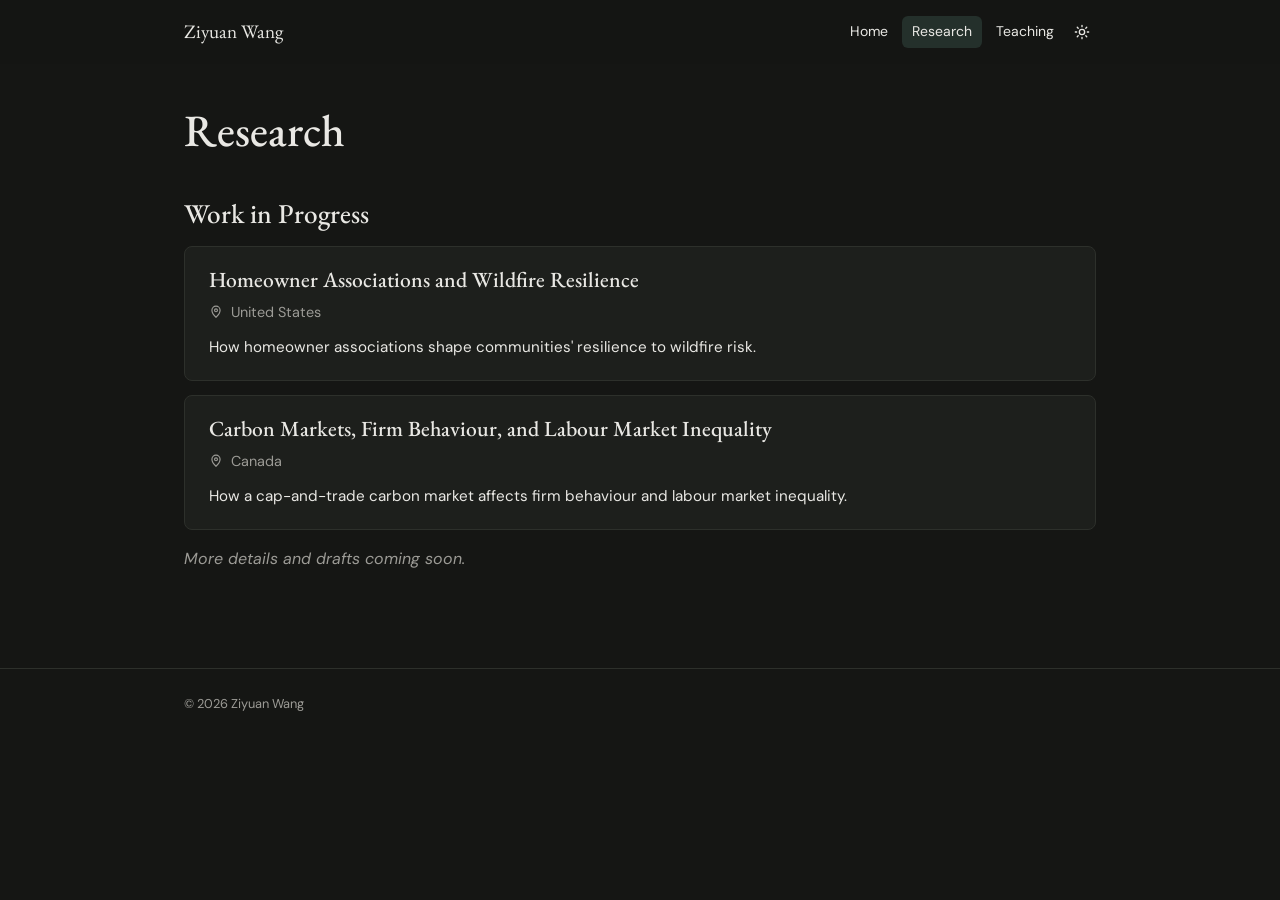
==== research.html @ 6f69ae1a "Add files via upload" ====
<!doctype html>
<html lang="en" data-theme="dark">
<head>
  <meta charset="utf-8">
  <meta name="viewport" content="width=device-width, initial-scale=1">
  <title>Research | Ziyuan Wang</title>
  <link rel="preconnect" href="https://fonts.googleapis.com">
  <link rel="preconnect" href="https://fonts.gstatic.com" crossorigin>
  <link href="https://fonts.googleapis.com/css2?family=DM+Sans:wght@400;500&family=EB+Garamond:wght@400;500&display=swap" rel="stylesheet">
  <link rel="stylesheet" href="style.css">
  <script src="script.js"></script>
</head>
<body>
  <header class="site">
    <div class="wrap">
      <a class="brand" href="index.html">Ziyuan Wang</a>
      <nav>
        <a href="index.html">Home</a>
        <a href="research.html" aria-current="page">Research</a>
        <a href="teaching.html">Teaching</a>
        <button id="theme" aria-label="Toggle dark mode">
          <svg viewBox="0 0 24 24" fill="none" stroke="currentColor" stroke-width="2" stroke-linecap="round"><circle cx="12" cy="12" r="4"/><path d="M12 2v2M12 20v2M4.9 4.9l1.4 1.4M17.7 17.7l1.4 1.4M2 12h2M20 12h2M4.9 19.1l1.4-1.4M17.7 6.3l1.4-1.4"/></svg>
        </button>
      </nav>
    </div>
  </header>

  <main>
    <div class="wrap">
      <h1 class="page-title">Research</h1>

      <!--
        To add a paper later, copy one <div class="card"> ... </div> block and edit it.
        Useful extras inside a card:
          <li>…coauthor line…</li>  (in the .meta list)
          <p class="abstract">Abstract text…</p>
          <a href="paper.pdf">Draft (PDF)</a>
        To add a "Working Papers" section, copy the <h2> line below and rename it.
      -->

      <h2 class="section-title">Work in Progress</h2>

      <div class="card">
        <h3>Homeowner Associations and Wildfire Resilience</h3>
        <ul class="meta">
          <li><svg viewBox="0 0 24 24" fill="none" stroke="currentColor" stroke-width="2"><path d="M12 21s7-6.2 7-12a7 7 0 0 0-14 0c0 5.8 7 12 7 12z"/><circle cx="12" cy="9" r="2.5"/></svg>United States</li>
        </ul>
        <p class="abstract">How homeowner associations shape communities' resilience to wildfire risk.</p>
      </div>

      <div class="card">
        <h3>Carbon Markets, Firm Behaviour, and Labour Market Inequality</h3>
        <ul class="meta">
          <li><svg viewBox="0 0 24 24" fill="none" stroke="currentColor" stroke-width="2"><path d="M12 21s7-6.2 7-12a7 7 0 0 0-14 0c0 5.8 7 12 7 12z"/><circle cx="12" cy="9" r="2.5"/></svg>Canada</li>
        </ul>
        <p class="abstract">How a cap-and-trade carbon market affects firm behaviour and labour market inequality.</p>
      </div>

      <p class="note">More details and drafts coming soon.</p>
    </div>
  </main>

  <footer class="site"><div class="wrap">© 2026 Ziyuan Wang</div></footer>
</body>
</html>
---- style.css ----
/* ---------- Colours (light / dark) ---------- */
:root {
  --bg: #f8faf7;
  --surface: #ffffff;
  --text: #1a1917;
  --muted: #6b6a66;
  --line: #e4e6e1;
  --accent: #2f5d50;
  --accent-soft: #e6efe9;
  --serif: "EB Garamond", "Palatino Linotype", Palatino, Georgia, serif;
  --sans: "DM Sans", -apple-system, "Segoe UI", Helvetica, Arial, sans-serif;
  color-scheme: light;
}
@media (prefers-color-scheme: dark) {
  :root:not([data-theme="light"]) {
    --bg: #151614;
    --surface: #1d1f1c;
    --text: #e9e8e4;
    --muted: #9c9b96;
    --line: #2d302b;
    --accent: #8cc2ae;
    --accent-soft: #24302b;
    color-scheme: dark;
  }
}
:root[data-theme="dark"] {
  --bg: #151614;
  --surface: #1d1f1c;
  --text: #e9e8e4;
  --muted: #9c9b96;
  --line: #2d302b;
  --accent: #8cc2ae;
  --accent-soft: #24302b;
  color-scheme: dark;
}

/* ---------- Base ---------- */
* { box-sizing: border-box; }
html { -webkit-text-size-adjust: 100%; }
body {
  margin: 0;
  background: var(--bg);
  color: var(--text);
  font-family: var(--sans);
  font-size: 16px;
  line-height: 1.65;
  transition: background .2s, color .2s;
}
a { color: var(--accent); text-decoration: none; }
a:hover { text-decoration: underline; text-underline-offset: 3px; }
h1, h2, h3 { font-family: var(--serif); font-weight: 500; line-height: 1.2; margin: 0; }

.wrap { max-width: 960px; margin: 0 auto; padding: 0 24px; }

/* ---------- Header / nav ---------- */
header.site {
  position: sticky; top: 0; z-index: 10;
  background: color-mix(in srgb, var(--bg) 88%, transparent);
  backdrop-filter: blur(8px);
}
header.site .wrap {
  display: flex; align-items: center; justify-content: space-between;
  height: 64px; gap: 16px;
}
.brand { font-family: var(--serif); font-size: 1.2rem; color: var(--text); }
.brand:hover { text-decoration: none; }
nav { display: flex; align-items: center; gap: 4px; }
nav a {
  color: var(--text); font-size: .875rem;
  padding: 4px 10px; border-radius: 6px;
}
nav a:hover { background: var(--accent-soft); text-decoration: none; }
nav a[aria-current="page"] { background: var(--accent-soft); }
#theme {
  background: none; border: 0; cursor: pointer; color: var(--text);
  padding: 6px; border-radius: 6px; display: grid; place-items: center;
}
#theme:hover { background: var(--accent-soft); }
#theme svg { width: 16px; height: 16px; }

main { padding: 40px 0 80px; }

/* ---------- Home ---------- */
.hero {
  display: grid; grid-template-columns: 280px 1fr; gap: 48px; align-items: start;
}
.photo {
  width: 100%; aspect-ratio: 4 / 5; border-radius: 4px; overflow: hidden;
  background: var(--accent-soft);
  box-shadow: 0 6px 24px rgba(0,0,0,.08);
  display: grid; place-items: center;
}
.photo img { width: 100%; height: 100%; object-fit: cover; display: block; }
.photo .initials { font-family: var(--serif); font-size: 4rem; color: var(--accent); }
.hero h1 { font-size: 2.6rem; margin-bottom: 4px; }
.role { color: var(--muted); margin: 0 0 18px; }
.pills { display: flex; flex-wrap: wrap; gap: 8px; margin-bottom: 24px; }
.pill {
  display: inline-flex; align-items: center; gap: 6px;
  border: 1px solid var(--line); background: var(--surface); color: var(--text);
  border-radius: 999px; padding: 4px 14px; font-size: .85rem;
}
.pill:hover { border-color: var(--accent); text-decoration: none; }
.pill svg { width: 14px; height: 14px; }
.bio p { margin: 0 0 16px; }

.label {
  font-size: .75rem; letter-spacing: .12em; text-transform: uppercase;
  color: var(--muted); margin: 32px 0 10px;
}
.fields { display: flex; flex-wrap: wrap; gap: 8px; }
.fields span {
  background: var(--accent-soft); color: var(--text);
  padding: 4px 12px; border-radius: 6px; font-size: .9rem;
}

/* ---------- Inner pages ---------- */
.page-title { font-size: 2.8rem; margin-bottom: 32px; }
.section-title { font-size: 1.7rem; margin: 40px 0 16px; }

.card {
  background: var(--surface); border: 1px solid var(--line);
  border-radius: 8px; padding: 20px 24px; margin-bottom: 14px;
}
.card h3 { font-size: 1.35rem; margin-bottom: 8px; }
.meta { list-style: none; padding: 0; margin: 0; color: var(--muted); font-size: .9rem; }
.meta li { display: flex; gap: 8px; align-items: baseline; }
.meta svg { width: 14px; height: 14px; flex: none; position: relative; top: 2px; }
.tags { display: flex; gap: 6px; margin: 0 0 10px; flex-wrap: wrap; }
.tags span {
  font-size: .75rem; padding: 2px 10px; border-radius: 999px;
  background: var(--accent-soft); color: var(--text);
}
.abstract { margin: 10px 0 0; font-size: .95rem; }
.note { color: var(--muted); font-style: italic; }

footer.site { border-top: 1px solid var(--line); padding: 24px 0 40px; color: var(--muted); font-size: .8rem; }

/* ---------- Phone ---------- */
@media (max-width: 720px) {
  .wrap { padding: 0 16px; }
  .hero { grid-template-columns: 1fr; gap: 24px; }
  .photo { max-width: 260px; }
  .hero h1 { font-size: 2.2rem; }
  .page-title { font-size: 2.2rem; }
  .brand { font-size: 1.05rem; }
  nav a { padding: 4px 7px; font-size: .82rem; }
  .card { padding: 16px 18px; }
}
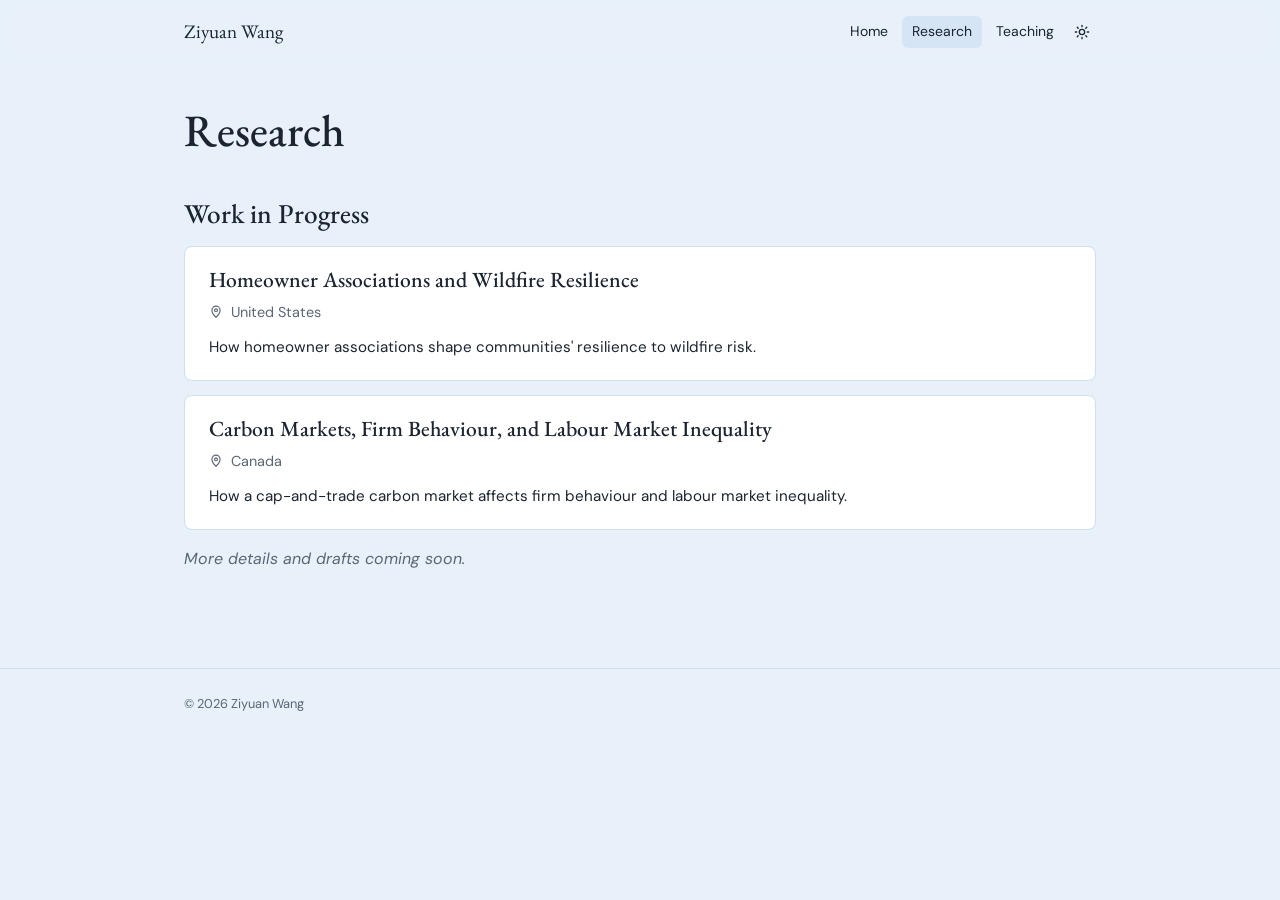
==== commit 67f543b4: "Add files via upload" ====
--- a/research.html
+++ b/research.html
@@ -1,5 +1,5 @@
 <!doctype html>
-<html lang="en" data-theme="dark">
+<html lang="en" data-theme="light">
 <head>
   <meta charset="utf-8">
   <meta name="viewport" content="width=device-width, initial-scale=1">
--- a/style.css
+++ b/style.css
@@ -1,36 +1,36 @@
 /* ---------- Colours (light / dark) ---------- */
 :root {
-  --bg: #f8faf7;
+  --bg: #e8f1fa;
   --surface: #ffffff;
-  --text: #1a1917;
-  --muted: #6b6a66;
-  --line: #e4e6e1;
-  --accent: #2f5d50;
-  --accent-soft: #e6efe9;
+  --text: #1b2430;
+  --muted: #5b6675;
+  --line: #cfdeee;
+  --accent: #2b5d8a;
+  --accent-soft: #d6e5f5;
   --serif: "EB Garamond", "Palatino Linotype", Palatino, Georgia, serif;
   --sans: "DM Sans", -apple-system, "Segoe UI", Helvetica, Arial, sans-serif;
   color-scheme: light;
 }
 @media (prefers-color-scheme: dark) {
   :root:not([data-theme="light"]) {
-    --bg: #151614;
-    --surface: #1d1f1c;
-    --text: #e9e8e4;
-    --muted: #9c9b96;
-    --line: #2d302b;
-    --accent: #8cc2ae;
-    --accent-soft: #24302b;
+    --bg: #0f1722;
+    --surface: #172131;
+    --text: #e6ecf3;
+    --muted: #94a3b8;
+    --line: #26344a;
+    --accent: #8ab8e6;
+    --accent-soft: #1e2d42;
     color-scheme: dark;
   }
 }
 :root[data-theme="dark"] {
-  --bg: #151614;
-  --surface: #1d1f1c;
-  --text: #e9e8e4;
-  --muted: #9c9b96;
-  --line: #2d302b;
-  --accent: #8cc2ae;
-  --accent-soft: #24302b;
+  --bg: #0f1722;
+  --surface: #172131;
+  --text: #e6ecf3;
+  --muted: #94a3b8;
+  --line: #26344a;
+  --accent: #8ab8e6;
+  --accent-soft: #1e2d42;
   color-scheme: dark;
 }
 
@@ -85,7 +85,7 @@
   display: grid; grid-template-columns: 280px 1fr; gap: 48px; align-items: start;
 }
 .photo {
-  width: 100%; aspect-ratio: 4 / 5; border-radius: 4px; overflow: hidden;
+  width: 100%; aspect-ratio: 1 / 1; border-radius: 4px; overflow: hidden;
   background: var(--accent-soft);
   box-shadow: 0 6px 24px rgba(0,0,0,.08);
   display: grid; place-items: center;
@@ -113,6 +113,12 @@
   background: var(--accent-soft); color: var(--text);
   padding: 4px 12px; border-radius: 6px; font-size: .9rem;
 }
+
+.edu { list-style: none; padding: 0; margin: 0; display: grid; gap: 10px; }
+.edu li { display: flex; gap: 12px; align-items: flex-start; }
+.edu svg { width: 18px; height: 18px; flex: none; margin-top: 3px; color: var(--accent); }
+.edu strong { font-weight: 500; }
+.edu span { display: block; color: var(--muted); font-size: .9rem; }
 
 /* ---------- Inner pages ---------- */
 .page-title { font-size: 2.8rem; margin-bottom: 32px; }
